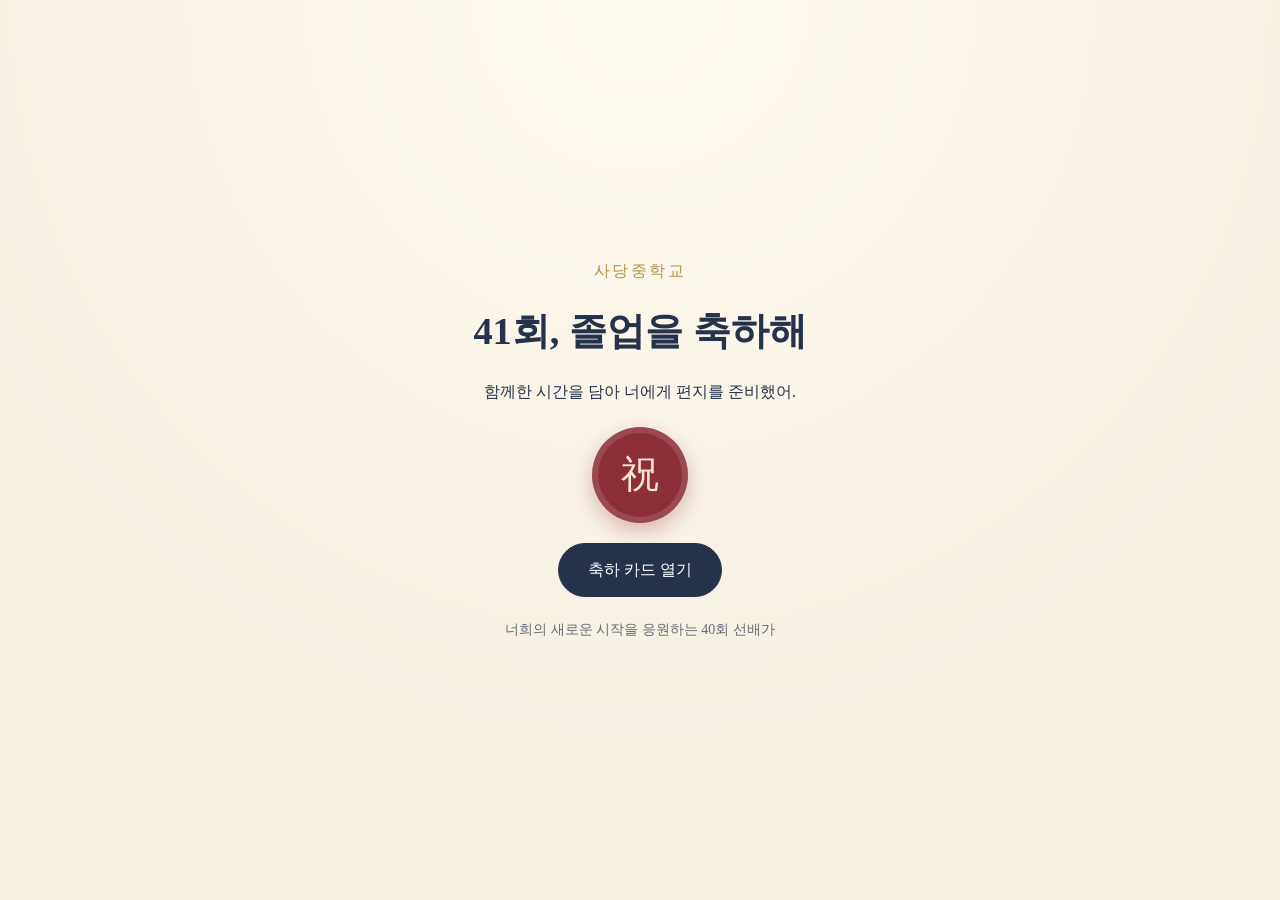
==== index.html @ 48d734ff "init" ====
<!doctype html>
<html lang="ko">
<head>
  <meta charset="utf-8">
  <meta name="viewport" content="width=device-width, initial-scale=1">
  <meta name="robots" content="noindex, nofollow">
  <meta name="referrer" content="no-referrer">
  <meta http-equiv="Content-Security-Policy" content="default-src 'self'; style-src 'self' https://fonts.googleapis.com; font-src 'self' https://fonts.gstatic.com; img-src 'self' data:">
  <title>졸업을 축하해</title>
  <link rel="icon" href="assets/icons/favicon.svg">
  <link rel="stylesheet" href="https://fonts.googleapis.com/css2?family=Gowun+Batang:wght@400;700&display=swap">
  <link rel="stylesheet" href="css/common.css">
  <link rel="stylesheet" href="css/home.css">
  <link rel="stylesheet" href="css/animation.css">
  <script type="module" src="js/main.js"></script>
</head>
<body data-page="home">
  <main class="page home">
    <p class="school" data-config="schoolName"></p>
    <h1 data-config="title">졸업을 축하해</h1>
    <p class="lead" data-config="welcome"></p>
    <div class="seal" aria-hidden="true">祝</div>
    <a class="button" href="verify.html">축하 카드 열기</a>
    <p class="small" data-config="from"></p>
  </main>
</body>
</html>
---- css/common.css ----
:root{--bg:#f6efe2;--paper:#fffdf8;--ink:#26324a;--muted:#666b78;--wax:#8c2f39;--gold:#b8914a;--line:#e2d6bf}
*{box-sizing:border-box}
[hidden]{display:none!important}
body{margin:0;min-height:100vh;background:radial-gradient(circle at 50% 0,#fffaf0,var(--bg) 70%) var(--bg);color:var(--ink);font-family:"Gowun Batang","Nanum Myeongjo",serif;line-height:1.8;word-break:keep-all;overflow-wrap:anywhere}
.page{max-width:32rem;margin:0 auto;padding:3rem 1rem;display:flex;flex-direction:column;align-items:center;gap:1.25rem;text-align:center}
.page.wide{max-width:52rem}
.page section{width:100%}
h1{margin:0;font-size:clamp(1.7rem,6vw,2.4rem);line-height:1.35}
h2{font-size:1.2rem;margin:0 0 .75rem}
.paper{width:100%;background:var(--paper);border:1px solid var(--line);border-radius:6px;padding:1.75rem 1.25rem;box-shadow:0 12px 32px rgba(38,50,74,.09)}
.button{display:inline-block;border:1px solid var(--ink);background:var(--ink);color:#fff;border-radius:999px;padding:.75rem 1.8rem;font:inherit;text-decoration:none;cursor:pointer}
.button.ghost{background:transparent;color:var(--ink)}
.button:disabled{opacity:.55;cursor:wait}
:focus-visible{outline:3px solid var(--gold);outline-offset:3px}
.small{font-size:.88rem;color:var(--muted);margin:0}
.link{color:var(--muted);font-size:.9rem}
.music{position:fixed;right:1rem;bottom:1rem}
---- css/home.css ----
.home{min-height:100vh;justify-content:center}
.school{margin:0;color:var(--gold);letter-spacing:.15em}
.lead{margin:0}
.seal{width:6rem;height:6rem;border-radius:50%;display:grid;place-items:center;background:var(--wax);color:#f8e7c9;font-size:2.4rem;box-shadow:inset 0 0 0 6px rgba(255,255,255,.12),0 8px 20px rgba(140,47,57,.3)}
---- css/animation.css ----
.page>*{animation:rise .7s ease both}
.page>:nth-child(2){animation-delay:.1s}
.page>:nth-child(3){animation-delay:.2s}
.page>:nth-child(n+4){animation-delay:.3s}
@keyframes rise{from{opacity:0;transform:translateY(14px)}to{opacity:1;transform:none}}
body{transition:opacity .25s}
body.leaving{opacity:0}
.envelope .flap{transition:transform .6s ease,z-index 0s .3s}
.envelope .sheet{transition:transform .8s ease .55s}
.envelope .wax{transition:opacity .3s}
.envelope.open .flap{transform:rotateX(180deg);z-index:1}
.envelope.open .sheet{transform:translateY(-55%)}
.envelope.open .wax{opacity:0}
.confetti{position:fixed;inset:0;width:100%;height:100%;pointer-events:none;z-index:20}
@media (prefers-reduced-motion:reduce){*,*::before,*::after{animation:none!important;transition:none!important}}
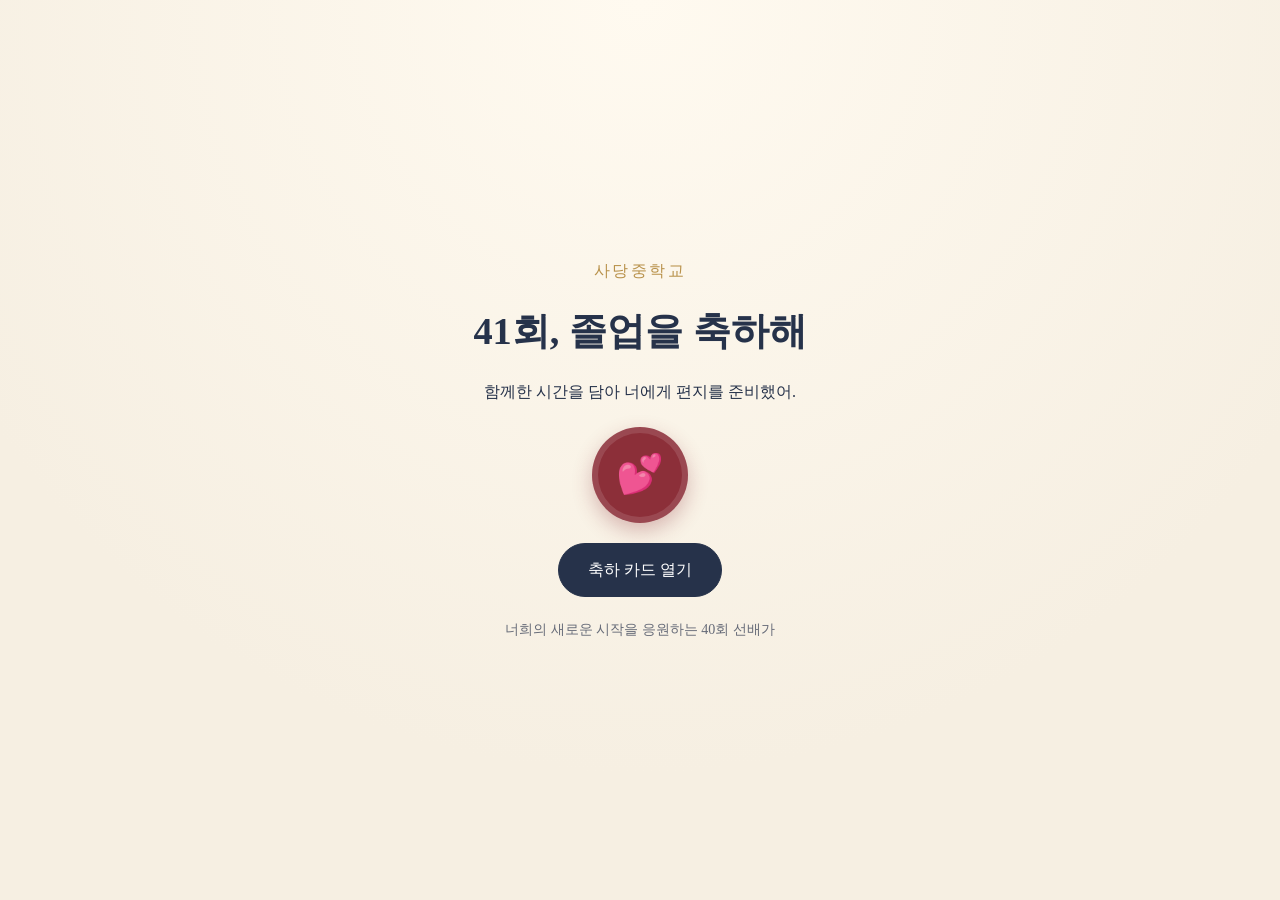
==== commit 5345e90e: "Update index.html" ====
--- a/index.html
+++ b/index.html
@@ -19,7 +19,7 @@
     <p class="school" data-config="schoolName"></p>
     <h1 data-config="title">졸업을 축하해</h1>
     <p class="lead" data-config="welcome"></p>
-    <div class="seal" aria-hidden="true">祝</div>
+    <div class="seal" aria-hidden="true">💕</div>
     <a class="button" href="verify.html">축하 카드 열기</a>
     <p class="small" data-config="from"></p>
   </main>
